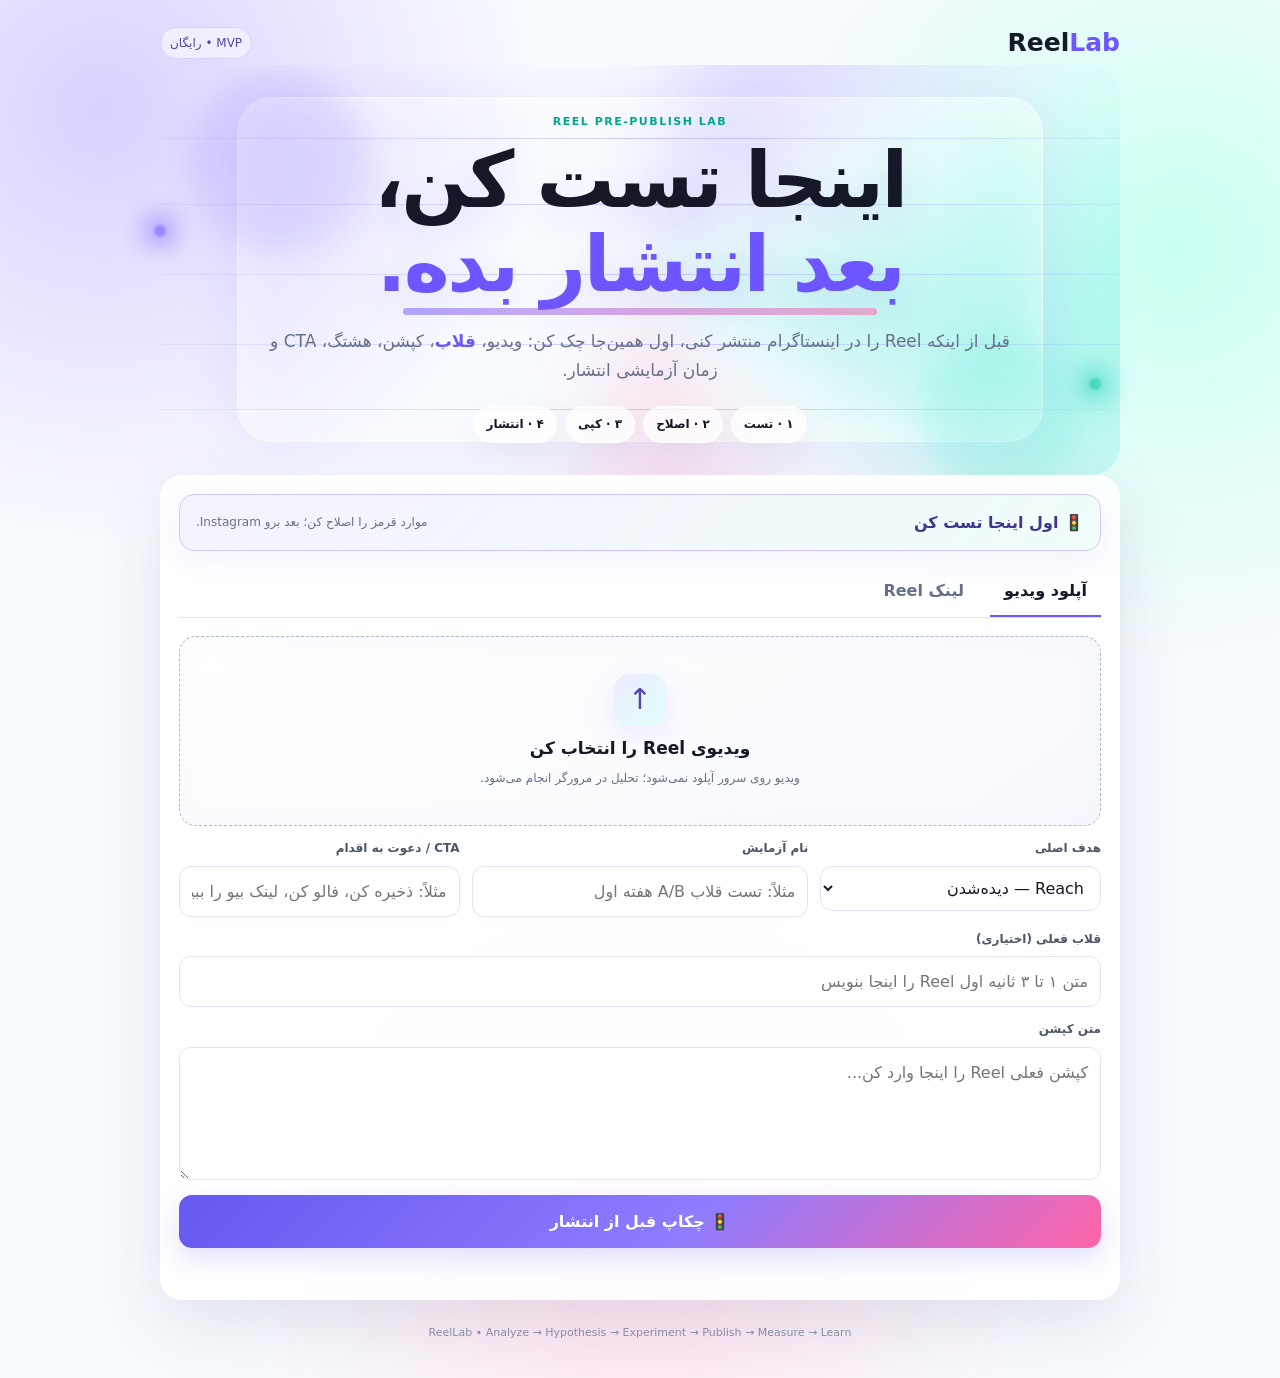
==== index.html @ 421f55d9 "fix: remove stale timing copy and clarify content analysis" ====
<!doctype html>
<html lang="fa" dir="rtl">
<head>
  <meta charset="utf-8">
  <meta name="viewport" content="width=device-width,initial-scale=1,viewport-fit=cover">
  <meta name="description" content="ReelLab — قبل از انتشار Reel آن را تست و برای انتشار آماده کن">
  <meta name="theme-color" content="#f7f8fc">
  <meta name="mobile-web-app-capable" content="yes">
  <meta name="apple-mobile-web-app-capable" content="yes">
  <link rel="manifest" href="manifest.webmanifest">
  <link rel="icon" href="icon.svg" type="image/svg+xml">
  <title>ReelLab — تست قبل از انتشار</title>
  <link rel="stylesheet" href="style.css">
</head>
<body>
  <div class="bg-spark spark-1"></div><div class="bg-spark spark-2"></div><div class="bg-spark spark-3"></div>
  <main class="shell">
    <header class="topbar"><a class="brand" href="./" aria-label="ReelLab">Reel<span>Lab</span></a><div class="badge">MVP • رایگان</div></header>
    <section class="hero hero-glow">
      <div class="hero-lines"><i></i><i></i><i></i><i></i><i></i></div>
      <div class="hero-glow-orb orb-a"></div><div class="hero-glow-orb orb-b"></div>
      <p class="eyebrow">REEL PRE-PUBLISH LAB</p>
      <h1>اینجا تست کن،<br><span>بعد انتشار بده.</span></h1>
      <p class="sub">قبل از اینکه Reel را در اینستاگرام منتشر کنی، اول همین‌جا چک کن: ویدیو، <b>قلاب</b>، کپشن، هشتگ، CTA و زمان آزمایشی انتشار.</p>
      <div class="hero-steps"><span>۱ · تست</span><span>۲ · اصلاح</span><span>۳ · کپی</span><span>۴ · انتشار</span></div>
    </section>
    <section class="card analyzer" aria-labelledby="analyzer-title">
      <div class="prepublish-banner"><strong>🚦 اول اینجا تست کن</strong><span>موارد قرمز را اصلاح کن؛ بعد برو Instagram.</span></div>
      <div class="tabs" role="tablist"><button class="tab active" data-mode="upload" role="tab" aria-selected="true">آپلود ویدیو</button><button class="tab" data-mode="url" role="tab" aria-selected="false">لینک Reel</button></div>
      <div id="uploadPanel" class="panel active"><label class="dropzone" for="videoInput"><input id="videoInput" type="file" accept="video/*" hidden><span class="upload-icon">↑</span><strong>ویدیوی Reel را انتخاب کن</strong><small id="fileName">ویدیو روی سرور آپلود نمی‌شود؛ تحلیل در مرورگر انجام می‌شود.</small></label></div>
      <div id="urlPanel" class="panel" hidden><label class="field"><span>لینک Instagram Reel</span><input id="urlInput" type="url" inputmode="url" placeholder="https://www.instagram.com/reel/..." autocomplete="off"></label><p class="hint">در MVP لینک فقط بررسی می‌شود؛ برای تحلیل واقعی ویدیو، فایل را هم اضافه کن.</p></div>
      <div class="grid">
        <label class="field"><span>هدف اصلی</span><select id="goal"><option value="reach">Reach — دیده‌شدن</option><option value="followers">Followers — فالوور</option><option value="engagement">Engagement — تعامل</option><option value="sales">Sales — فروش</option></select></label>
        <label class="field"><span>نام آزمایش</span><input id="experimentName" type="text" maxlength="80" placeholder="مثلاً: تست قلاب A/B هفته اول"></label>
        <label class="field"><span>CTA / دعوت به اقدام</span><input id="cta" type="text" maxlength="160" placeholder="مثلاً: ذخیره کن، فالو کن، لینک بیو را ببین"></label>
        <label class="field wide"><span>قلاب فعلی (اختیاری)</span><input id="hookInput" type="text" maxlength="220" placeholder="متن ۱ تا ۳ ثانیه اول Reel را اینجا بنویس"></label>
        <label class="field wide"><span>متن کپشن</span><textarea id="caption" rows="4" maxlength="2200" placeholder="کپشن فعلی Reel را اینجا وارد کن..."></textarea></label>
      </div>
      <button id="analyzeBtn" class="primary" type="button">🚦 چکاپ قبل از انتشار</button><p id="status" class="status" role="status" aria-live="polite"></p>
    </section>
    <section id="results" class="results" hidden>
      <div class="section-head"><div><p class="eyebrow">PRE-PUBLISH CHECK</p><h2>گزارش آماده‌سازی Reel</h2></div><button id="resetBtn" class="ghost" type="button">تحلیل جدید</button></div>
      <div class="instruction-strip"><b>حالا این کارها را انجام بده:</b><span>۱) 🔴ها را اصلاح کن</span><span>۲) یک قلاب انتخاب کن</span><span>۳) کپشن و هشتگ را کپی کن</span><span>۴) زمان آزمایشی را انتخاب کن</span><span>۵) Instagram را باز کن</span></div>
      <div id="summary" class="summary"></div><div id="metrics" class="metrics"></div><div id="findings" class="findings"></div>
      <article class="tool-card hook-builder"><div><p class="eyebrow">HOOK BUILDER 🎣</p><h3>قلاب اول ویدیو</h3><p>قلاب یعنی همان جمله یا تصویر ۱ تا ۳ ثانیه اول؛ پیشنهاد جدید سایت اول از گفتار و متن واقعی Reel استفاده می‌کند.</p></div><div id="hooks" class="hooks"></div></article>
      <article class="tool-card rewrite-card"><div><p class="eyebrow">CAPTION REWRITER 📝</p><h3>کپشن پیشنهادی خودمونی</h3><p id="captionReason"></p></div><div id="captionSuggestion" class="copy-box"></div><button id="copyCaptionBtn" class="ghost copy-btn" type="button">📋 کپی کپشن پیشنهادی</button></article>
      <article class="tool-card hashtag-card"><div><p class="eyebrow">HASHTAGS #️⃣</p><h3>هشتگ‌های مرتبط با موضوع</h3><p>هشتگ از موضوع و متن واقعی ویدیو ساخته می‌شود؛ اسم فایل و عددهای تصادفی وارد هشتگ نمی‌شوند.</p></div><div id="hashtags" class="hashtags"></div><button id="copyHashtagsBtn" class="ghost copy-btn" type="button">📋 کپی هشتگ‌ها</button></article>
      <article class="tool-card cta-card"><div><p class="eyebrow">CTA 👉</p><h3>دعوت به اقدام</h3><p id="ctaSuggestion"></p></div><button id="copyCtaBtn" class="ghost copy-btn" type="button">📋 کپی CTA</button></article>
      <article class="tool-card timing-card"><div><p class="eyebrow">PUBLISH WINDOW ⏰</p><h3>زمان پیشنهادی برای تست</h3><p id="timingText"></p></div><div id="timingOptions" class="timing-options"></div></article>
      <article class="experiment"><div><p class="eyebrow">NEXT EXPERIMENT</p><h3>آزمایش بعدی</h3><p id="experimentText"></p></div><div class="experiment-actions"><button id="saveExperimentBtn" class="primary small" type="button">ذخیره در آزمایش‌ها</button><button id="copyExperimentBtn" class="ghost" type="button">کپی برنامه آزمایش</button></div></article>
      <section class="publish-ready"><div class="ready-icon">✓</div><div><strong>بعد از اصلاح، آماده انتشار</strong><p>نسخه پیشنهادی را بررسی کن، متن‌های لازم را کپی کن و سپس Reel را در Instagram منتشر کن.</p></div><button id="instagramBtn" class="primary small" type="button">باز کردن Instagram ↗</button></section>
      <p class="disclaimer">ReelLab تضمین ویو نمی‌دهد. ساعت نشان‌داده‌شده در حالت پایه فقط «زمان آزمایشی» است؛ وقتی داده واقعی آزمایش‌ها جمع شود، پیشنهاد شخصی‌سازی می‌شود.</p>
    </section>
    <section id="history" class="history" hidden><div class="section-head"><div><p class="eyebrow">EXPERIMENT LOG</p><h2>آزمایش‌های من</h2></div><button id="clearHistoryBtn" class="ghost" type="button">پاک کردن تاریخچه</button></div><p class="history-note">این تاریخچه فقط روی همین مرورگر ذخیره می‌شود؛ ویدیوها ذخیره نمی‌شوند.</p><div id="historyList" class="history-list"></div></section>
    <footer>ReelLab • Analyze → Hypothesis → Experiment → Publish → Measure → Learn</footer>
  </main><script src="app.js" defer></script>
</body>
</html>
---- style.css ----
:root{color-scheme:light;--bg:#f8fbff;--card:rgba(255,255,255,.88);--card2:#f3f6ff;--text:#141827;--muted:#657087;--line:#dfe5f2;--accent:#6d55ff;--accent2:#00a58e;--pink:#ff5fa2;--good:#16834d;--warn:#a16b00;--risk:#c43d4b}*{box-sizing:border-box}html{scroll-behavior:smooth}body{margin:0;min-height:100vh;background:radial-gradient(circle at 8% 8%,#d9d2ff 0,transparent 25%),radial-gradient(circle at 92% 18%,#c9fff3 0,transparent 25%),radial-gradient(circle at 50% 90%,#ffe2f0 0,transparent 28%),var(--bg);color:var(--text);font-family:system-ui,-apple-system,BlinkMacSystemFont,"Segoe UI",Tahoma,Arial,sans-serif;line-height:1.7;overflow-x:hidden}.shell{width:min(960px,calc(100% - 28px));margin:auto;padding:22px 0 36px;position:relative;z-index:2}.bg-spark{position:fixed;width:12px;height:12px;border-radius:50%;filter:blur(1px);opacity:.65;pointer-events:none;z-index:0;box-shadow:0 0 24px 8px currentColor;animation:sparkFloat 6s ease-in-out infinite}.spark-1{color:#755dff;left:12%;top:25%;background:#755dff}.spark-2{color:#00bfa5;right:14%;top:42%;background:#00bfa5;animation-delay:-2s}.spark-3{color:#ff65a8;left:72%;top:78%;background:#ff65a8;animation-delay:-4s}@keyframes sparkFloat{0%,100%{transform:translate3d(0,0,0) scale(.7);opacity:.35}50%{transform:translate3d(25px,-30px,0) scale(1.25);opacity:.9}}.topbar,.section-head,.tabs{display:flex;align-items:center;justify-content:space-between;gap:12px}.brand{font-size:25px;font-weight:900;color:var(--text);text-decoration:none}.brand span{color:var(--accent)}.badge{font-size:12px;color:#5146a6;border:1px solid #d6d0ff;background:#f1efff;padding:5px 9px;border-radius:999px}.hero{padding:48px 22px 32px;position:relative;overflow:hidden;border-radius:30px;text-align:center}.hero-glow{isolation:isolate}.hero-glow:before{content:"";position:absolute;inset:8%;border:1px solid #ffffffaa;border-radius:35px;box-shadow:0 0 55px #8a7aff22, inset 0 0 55px #ffffff88;z-index:-2}.hero-glow:after{content:"";position:absolute;inset:-60%;z-index:-3;background:conic-gradient(from 0deg,transparent,#8d7cff44,transparent 18%,#3ee4d044,transparent 38%,#ff72ad33,transparent 58%);filter:blur(35px);animation:spinGlow 12s linear infinite}.hero-lines{position:absolute;inset:0;z-index:-1;overflow:hidden;opacity:.55}.hero-lines i{position:absolute;width:140%;height:1px;background:linear-gradient(90deg,transparent,#806cff99,transparent);left:-20%;animation:lineMove 5s linear infinite}.hero-lines i:nth-child(1){top:18%;animation-delay:0s}.hero-lines i:nth-child(2){top:34%;animation-delay:-1s}.hero-lines i:nth-child(3){top:51%;animation-delay:-2s}.hero-lines i:nth-child(4){top:68%;animation-delay:-3s}.hero-lines i:nth-child(5){top:84%;animation-delay:-4s}@keyframes lineMove{0%{transform:translateX(-12%);opacity:0}30%,70%{opacity:1}100%{transform:translateX(12%);opacity:0}}.hero-glow-orb{position:absolute;border-radius:50%;filter:blur(14px);opacity:.48;z-index:-1;animation:floatGlow 5s ease-in-out infinite}.orb-a{width:180px;height:180px;background:#9b8cff66;left:3%;top:8px}.orb-b{width:160px;height:160px;background:#5eead466;right:4%;bottom:-20px;animation-delay:-2s}@keyframes spinGlow{to{transform:rotate(360deg)}}@keyframes floatGlow{50%{transform:translateY(-18px) scale(1.08)}}.eyebrow{margin:0 0 7px;color:var(--accent2);font-size:11px;font-weight:900;letter-spacing:1.5px}.hero h1{font-size:clamp(44px,8vw,78px);line-height:1.08;letter-spacing:-2.5px;margin:0;text-shadow:0 10px 35px #6758ef20}.hero h1 span{color:var(--accent);position:relative}.hero h1 span:after{content:"";position:absolute;height:7px;border-radius:999px;background:linear-gradient(90deg,var(--accent),var(--pink));left:5%;right:5%;bottom:-6px;opacity:.5;animation:pulseLine 2.2s ease-in-out infinite}@keyframes pulseLine{50%{opacity:1;transform:scaleX(.86)}}.sub{max-width:760px;color:var(--muted);font-size:17px;margin:20px auto 0}.sub b{color:var(--accent)}.hero-steps{display:flex;justify-content:center;flex-wrap:wrap;gap:8px;margin-top:22px}.hero-steps span{padding:7px 12px;border-radius:999px;background:#ffffffb8;border:1px solid #ffffffdd;box-shadow:0 8px 25px #65708714;font-size:12px;font-weight:800}.card,.results,.history{background:var(--card);backdrop-filter:blur(16px);border:1px solid #ffffffaa;border-radius:22px;box-shadow:0 22px 70px rgba(40,50,80,.12)}.analyzer{padding:18px}.prepublish-banner{display:flex;align-items:center;justify-content:space-between;gap:12px;padding:14px 16px;border:1px solid #cfc8ff;background:linear-gradient(135deg,#f3f0ffdd,#effdfaee);border-radius:15px;margin-bottom:15px;box-shadow:0 10px 30px #6b5cff12}.prepublish-banner strong{color:#40358f}.prepublish-banner span{font-size:12px;color:var(--muted)}.tabs{justify-content:flex-start;border-bottom:1px solid var(--line);margin-bottom:18px}.tab{border:0;background:none;color:var(--muted);padding:11px 14px;font:inherit;font-weight:800;cursor:pointer;border-bottom:2px solid transparent}.tab.active{color:var(--text);border-bottom-color:var(--accent)}.dropzone{min-height:190px;border:1px dashed #aeb7c9;border-radius:17px;background:linear-gradient(145deg,#ffffffcc,#f7f8ffcc);display:flex;flex-direction:column;align-items:center;justify-content:center;text-align:center;padding:24px;cursor:pointer;transition:.2s;box-shadow:inset 0 0 35px #6b5cff08}.dropzone:hover,.dropzone:focus-within{border-color:var(--accent);box-shadow:0 0 0 5px #6b5cff12,0 15px 40px #6b5cff12}.upload-icon{display:grid;place-items:center;width:52px;height:52px;border-radius:16px;background:linear-gradient(135deg,#eeeaff,#dffff8);color:#5146b8;font-size:29px;margin-bottom:8px;box-shadow:0 10px 30px #6b5cff20}.dropzone strong{font-size:17px}.dropzone small,.hint{color:var(--muted);font-size:12px;margin-top:5px}.grid{display:grid;grid-template-columns:1fr 1.2fr 1fr;gap:12px;margin-top:12px}.field{display:flex;flex-direction:column;gap:7px}.field span{font-size:12px;color:#4d5668;font-weight:800}.field input,.field textarea,.field select{width:100%;border:1px solid var(--line);border-radius:12px;background:#fff;color:var(--text);font:inherit;padding:11px 12px;outline:none}.field textarea{resize:vertical;min-height:92px}.wide{grid-column:1/-1}.field input:focus,.field textarea:focus,.field select:focus{border-color:var(--accent);box-shadow:0 0 0 3px #6b5cff14}.primary{width:100%;margin-top:15px;border:0;border-radius:13px;background:linear-gradient(135deg,#6758ef,#8d7cff 55%,#ff65a8);color:#fff;font:inherit;font-weight:900;padding:13px 16px;cursor:pointer;box-shadow:0 10px 26px #6b5cff32;transition:.2s}.primary:hover{transform:translateY(-1px);box-shadow:0 14px 34px #6b5cff3d}.primary.small{width:auto;margin:0}.status{min-height:24px;margin:9px 2px 0;color:var(--muted);font-size:12px}.status[data-tone=ok]{color:var(--good)}.status[data-tone=error]{color:var(--risk)}.results,.history{margin-top:18px;padding:20px}.section-head{align-items:flex-start}.section-head h2{margin:0;font-size:27px}.ghost{border:1px solid var(--line);background:#fff;color:var(--text);border-radius:10px;padding:8px 11px;font:inherit;cursor:pointer;transition:.18s}.ghost:hover{border-color:#aaa2eb;transform:translateY(-1px)}.ghost.copied{border-color:#8ed9b2;background:#effbf4;color:#147543}.ghost.danger{color:#b42e3b;border-color:#efcbd0;margin-top:10px}.instruction-strip{display:flex;flex-wrap:wrap;gap:8px;margin-top:16px;padding:12px;border-radius:15px;background:linear-gradient(90deg,#f1efff,#effdfa,#fff0f7);border:1px solid #ded8ff;font-size:12px;align-items:center}.instruction-strip span{background:#fff9;border:1px solid #fff;padding:5px 8px;border-radius:999px}.summary{margin-top:18px;border:1px solid #d7dbe6;background:#fbfcffcc;border-radius:16px;padding:15px}.summary strong{display:block;font-size:17px;margin-bottom:4px}.summary p{margin:0;color:var(--muted)}.metrics{display:grid;grid-template-columns:repeat(4,1fr);gap:10px;margin-top:12px}.metric{background:linear-gradient(145deg,#f7f8ff,#eefdf9);border:1px solid var(--line);border-radius:14px;padding:12px}.metric b{display:block;font-size:19px}.metric span{color:var(--muted);font-size:11px}.findings{display:grid;gap:10px;margin-top:12px}.finding{border:1px solid var(--line);border-radius:14px;padding:13px 14px;background:#fff;box-shadow:0 7px 22px #6670850a}.finding b{display:block;margin-bottom:3px}.finding p{margin:0;color:var(--muted);font-size:13px}.finding.good{border-color:#b9e5ce;background:#f5fcf8}.finding.warn{border-color:#ead7a7;background:#fffaf0}.finding.risk{border-color:#efc0c7;background:#fff5f6}.tool-card{margin-top:14px;border:1px solid var(--line);border-radius:17px;padding:16px;background:#ffffffe8;box-shadow:0 12px 35px #6570870d}.tool-card h3{margin:0 0 4px;font-size:20px}.tool-card p{color:var(--muted);margin:0}.hooks{margin-top:14px;display:grid;gap:8px}.hook{border:1px solid #d8dce8;background:#f8f9fd;border-radius:13px;padding:11px 12px;color:#262b38;font-size:13px;transition:.18s}.hook:hover{transform:translateX(-2px);border-color:#bdb4ff}.hook.recommended{background:linear-gradient(135deg,#faf9ff,#f3fffc)}.hook.chosen{border-color:#6d55ff;box-shadow:0 0 0 3px #6d55ff16}.hook small{display:block;color:var(--accent2);font-size:10px;margin-bottom:3px;font-weight:900}.hook span{display:block;font-weight:750}.use-btn{margin-top:9px;border:0;border-radius:9px;background:#eeeaff;color:#5146b8;padding:6px 9px;font:inherit;font-size:11px;font-weight:800;cursor:pointer}.copy-box{margin-top:12px;padding:14px;border:1px dashed #c5ccdc;background:linear-gradient(145deg,#fafbff,#f4fffc);border-radius:13px;white-space:pre-wrap;color:#252a36;min-height:70px}.copy-btn{margin-top:10px}.hashtags{display:flex;flex-wrap:wrap;gap:7px;margin-top:12px}.hashtag{background:#f0efff;color:#4d42a3;border:1px solid #d9d4ff;border-radius:999px;padding:5px 9px;font-size:12px;font-weight:700}.timing-options{display:flex;flex-wrap:wrap;gap:8px;margin-top:12px}.time-chip{border:1px solid #cfd4df;background:#fff;border-radius:999px;padding:8px 12px;font:inherit;font-weight:800;color:#3b4353;cursor:pointer}.time-chip.selected{border-color:var(--accent);background:#eeeaff;color:#4a3db0;box-shadow:0 0 0 3px #6d55ff14}.experiment{margin-top:14px;border:1px solid #d6d0ff;background:linear-gradient(135deg,#f7f5ff,#f5fffc);border-radius:17px;padding:16px}.experiment h3{margin:0 0 4px;font-size:20px}.experiment p{color:#555e70;margin:0}.experiment-actions{display:flex;gap:9px;align-items:center;margin-top:14px}.experiment-actions .ghost{flex:0 0 auto}.publish-ready{margin-top:14px;padding:16px;border:1px solid #bfe5d1;background:#f3fcf7;border-radius:17px;display:flex;align-items:center;gap:12px;box-shadow:0 10px 30px #16834d10}.ready-icon{width:40px;height:40px;border-radius:50%;display:grid;place-items:center;background:#d8f5e4;color:#147543;font-weight:900;font-size:22px;flex:0 0 auto}.publish-ready strong{font-size:17px}.publish-ready p{margin:2px 0 0;color:var(--muted);font-size:12px}.publish-ready .primary{margin-right:auto}.disclaimer,.history-note{font-size:11px;color:#7f899d;margin:14px 2px 0}.history-head{display:flex;justify-content:space-between;gap:10px;align-items:center}.history-head strong{font-size:16px}.history-head small{color:#7f899d;font-size:10px}.history-note{margin-top:6px}.history-list{display:grid;gap:12px;margin-top:14px}.history-card{border:1px solid var(--line);background:#fff;border-radius:16px;padding:14px}.history-meta{color:var(--accent2);font-size:11px;margin:5px 0 9px}.history-plan{color:#555e70;font-size:13px;margin:0 0 12px}.history-card .field{margin-top:9px}.history-card .field input,.history-card .field textarea{background:#fbfcff;font-size:12px}.history-card .field textarea{min-height:68px}.history-card .ghost{width:100%}footer{text-align:center;color:#8a93a5;font-size:11px;padding:24px 0 0}@media(max-width:720px){.shell{width:min(100% - 18px,960px);padding-top:12px}.hero{padding:38px 10px 26px}.grid{grid-template-columns:1fr}.metrics{grid-template-columns:repeat(2,1fr)}.analyzer,.results,.history{border-radius:18px;padding:14px}.hero h1{font-size:43px}.sub{font-size:14px}.prepublish-banner{align-items:flex-start;flex-direction:column}.experiment-actions{flex-direction:column}.experiment-actions .primary,.experiment-actions .ghost,.publish-ready .primary{width:100%}.publish-ready{align-items:stretch;flex-direction:column}.history-head{align-items:flex-start;flex-direction:column}.instruction-strip{align-items:flex-start;flex-direction:column}.hero-lines{opacity:.35}}@media(prefers-reduced-motion:reduce){*{scroll-behavior:auto!important;animation:none!important;transition:none!important}.bg-spark{display:none}}
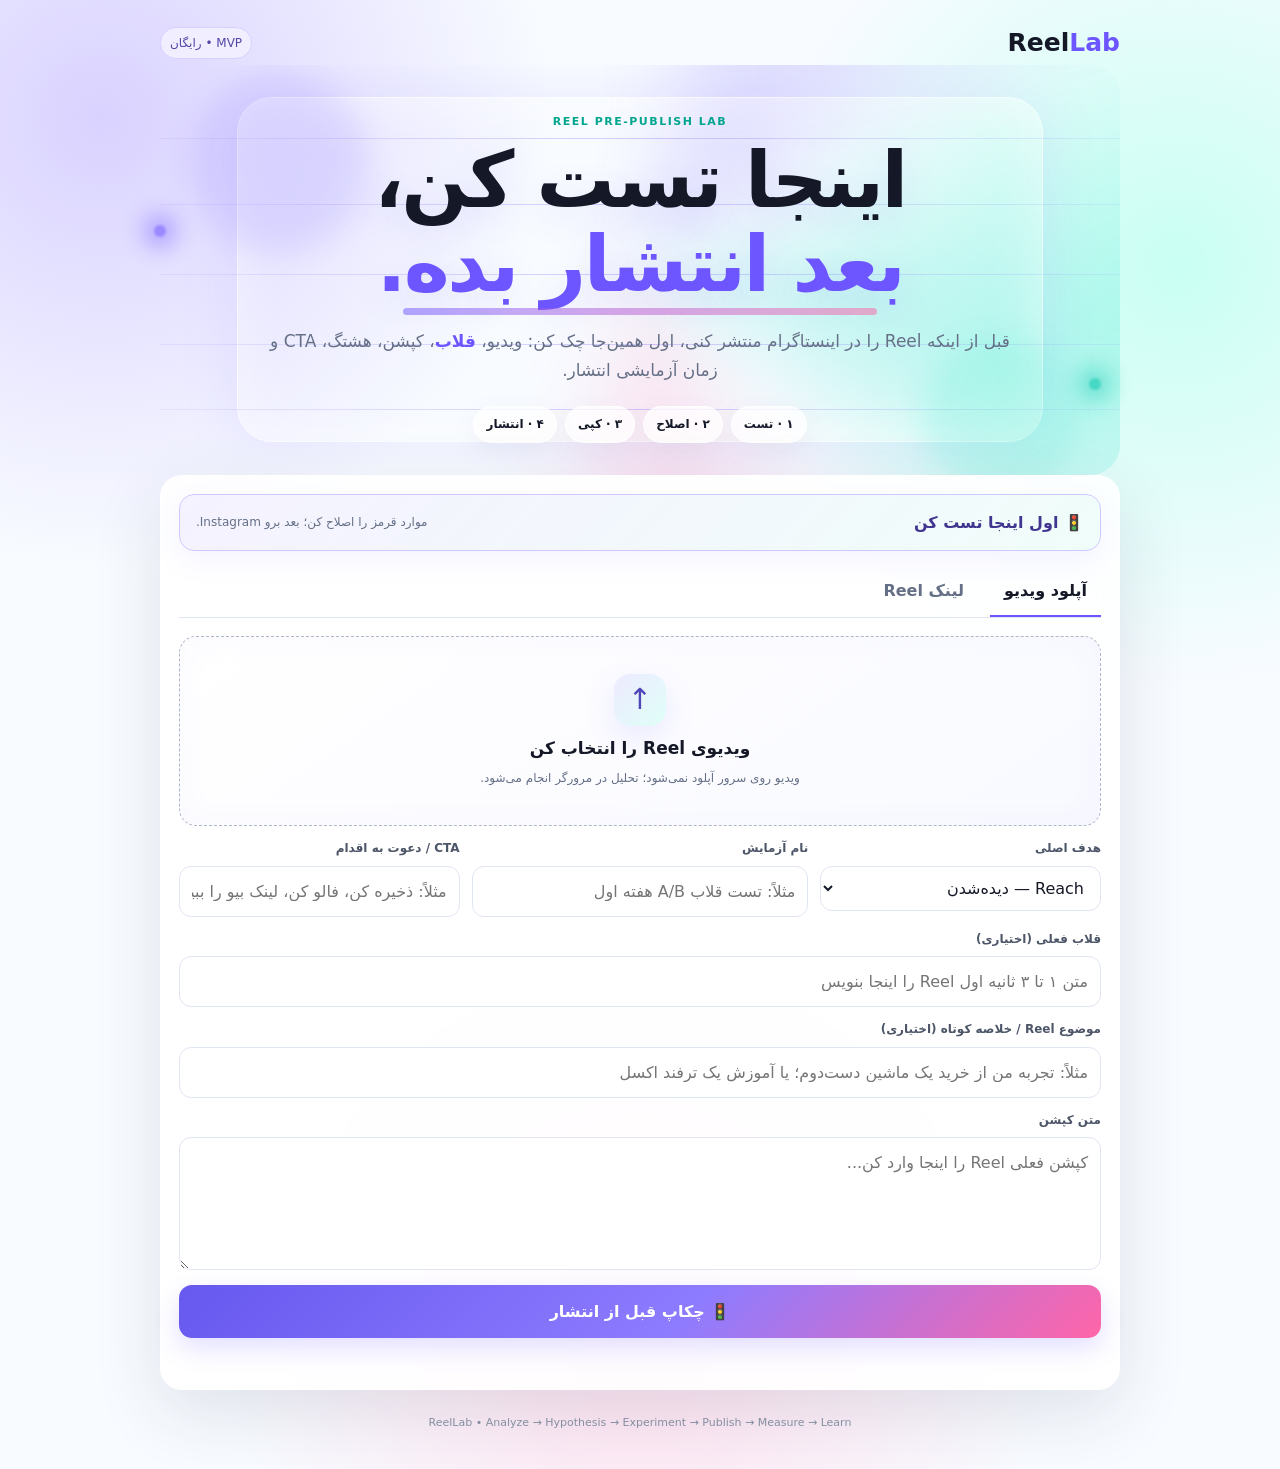
==== commit b814b18f: "Wire ReelLab engine v2 into UI" ====
--- a/index.html
+++ b/index.html
@@ -34,6 +34,7 @@
         <label class="field"><span>نام آزمایش</span><input id="experimentName" type="text" maxlength="80" placeholder="مثلاً: تست قلاب A/B هفته اول"></label>
         <label class="field"><span>CTA / دعوت به اقدام</span><input id="cta" type="text" maxlength="160" placeholder="مثلاً: ذخیره کن، فالو کن، لینک بیو را ببین"></label>
         <label class="field wide"><span>قلاب فعلی (اختیاری)</span><input id="hookInput" type="text" maxlength="220" placeholder="متن ۱ تا ۳ ثانیه اول Reel را اینجا بنویس"></label>
+        <label class="field wide"><span>موضوع Reel / خلاصه کوتاه (اختیاری)</span><input id="reelTopic" type="text" maxlength="180" placeholder="مثلاً: تجربه من از خرید یک ماشین دست‌دوم؛ یا آموزش یک ترفند اکسل"></label>
         <label class="field wide"><span>متن کپشن</span><textarea id="caption" rows="4" maxlength="2200" placeholder="کپشن فعلی Reel را اینجا وارد کن..."></textarea></label>
       </div>
       <button id="analyzeBtn" class="primary" type="button">🚦 چکاپ قبل از انتشار</button><p id="status" class="status" role="status" aria-live="polite"></p>
@@ -42,9 +43,9 @@
       <div class="section-head"><div><p class="eyebrow">PRE-PUBLISH CHECK</p><h2>گزارش آماده‌سازی Reel</h2></div><button id="resetBtn" class="ghost" type="button">تحلیل جدید</button></div>
       <div class="instruction-strip"><b>حالا این کارها را انجام بده:</b><span>۱) 🔴ها را اصلاح کن</span><span>۲) یک قلاب انتخاب کن</span><span>۳) کپشن و هشتگ را کپی کن</span><span>۴) زمان آزمایشی را انتخاب کن</span><span>۵) Instagram را باز کن</span></div>
       <div id="summary" class="summary"></div><div id="metrics" class="metrics"></div><div id="findings" class="findings"></div>
-      <article class="tool-card hook-builder"><div><p class="eyebrow">HOOK BUILDER 🎣</p><h3>قلاب اول ویدیو</h3><p>قلاب یعنی همان جمله یا تصویر ۱ تا ۳ ثانیه اول؛ پیشنهاد جدید سایت اول از گفتار و متن واقعی Reel استفاده می‌کند.</p></div><div id="hooks" class="hooks"></div></article>
+      <article class="tool-card hook-builder"><div><p class="eyebrow">HOOK BUILDER 🎣</p><h3>قلاب اول ویدیو</h3><p>قلاب یعنی همان جمله یا تصویر ۱ تا ۳ ثانیه اول؛ پیشنهادها باید از سیگنال معتبر Reel ساخته شوند و تکراری نباشند.</p></div><div id="hooks" class="hooks"></div></article>
       <article class="tool-card rewrite-card"><div><p class="eyebrow">CAPTION REWRITER 📝</p><h3>کپشن پیشنهادی خودمونی</h3><p id="captionReason"></p></div><div id="captionSuggestion" class="copy-box"></div><button id="copyCaptionBtn" class="ghost copy-btn" type="button">📋 کپی کپشن پیشنهادی</button></article>
-      <article class="tool-card hashtag-card"><div><p class="eyebrow">HASHTAGS #️⃣</p><h3>هشتگ‌های مرتبط با موضوع</h3><p>هشتگ از موضوع و متن واقعی ویدیو ساخته می‌شود؛ اسم فایل و عددهای تصادفی وارد هشتگ نمی‌شوند.</p></div><div id="hashtags" class="hashtags"></div><button id="copyHashtagsBtn" class="ghost copy-btn" type="button">📋 کپی هشتگ‌ها</button></article>
+      <article class="tool-card hashtag-card"><div><p class="eyebrow">HASHTAGS #️⃣</p><h3>هشتگ‌های مرتبط با موضوع</h3><p>هشتگ فقط وقتی ساخته می‌شود که موضوع قابل اعتماد باشد؛ در غیر این صورت موتور حدس نمی‌زند.</p></div><div id="hashtags" class="hashtags"></div><button id="copyHashtagsBtn" class="ghost copy-btn" type="button">📋 کپی هشتگ‌ها</button></article>
       <article class="tool-card cta-card"><div><p class="eyebrow">CTA 👉</p><h3>دعوت به اقدام</h3><p id="ctaSuggestion"></p></div><button id="copyCtaBtn" class="ghost copy-btn" type="button">📋 کپی CTA</button></article>
       <article class="tool-card timing-card"><div><p class="eyebrow">PUBLISH WINDOW ⏰</p><h3>زمان پیشنهادی برای تست</h3><p id="timingText"></p></div><div id="timingOptions" class="timing-options"></div></article>
       <article class="experiment"><div><p class="eyebrow">NEXT EXPERIMENT</p><h3>آزمایش بعدی</h3><p id="experimentText"></p></div><div class="experiment-actions"><button id="saveExperimentBtn" class="primary small" type="button">ذخیره در آزمایش‌ها</button><button id="copyExperimentBtn" class="ghost" type="button">کپی برنامه آزمایش</button></div></article>
@@ -53,6 +54,6 @@
     </section>
     <section id="history" class="history" hidden><div class="section-head"><div><p class="eyebrow">EXPERIMENT LOG</p><h2>آزمایش‌های من</h2></div><button id="clearHistoryBtn" class="ghost" type="button">پاک کردن تاریخچه</button></div><p class="history-note">این تاریخچه فقط روی همین مرورگر ذخیره می‌شود؛ ویدیوها ذخیره نمی‌شوند.</p><div id="historyList" class="history-list"></div></section>
     <footer>ReelLab • Analyze → Hypothesis → Experiment → Publish → Measure → Learn</footer>
-  </main><script src="app.js" defer></script>
+  </main><script src="app.js" defer></script><script src="engine-v2.js" defer></script>
 </body>
 </html>
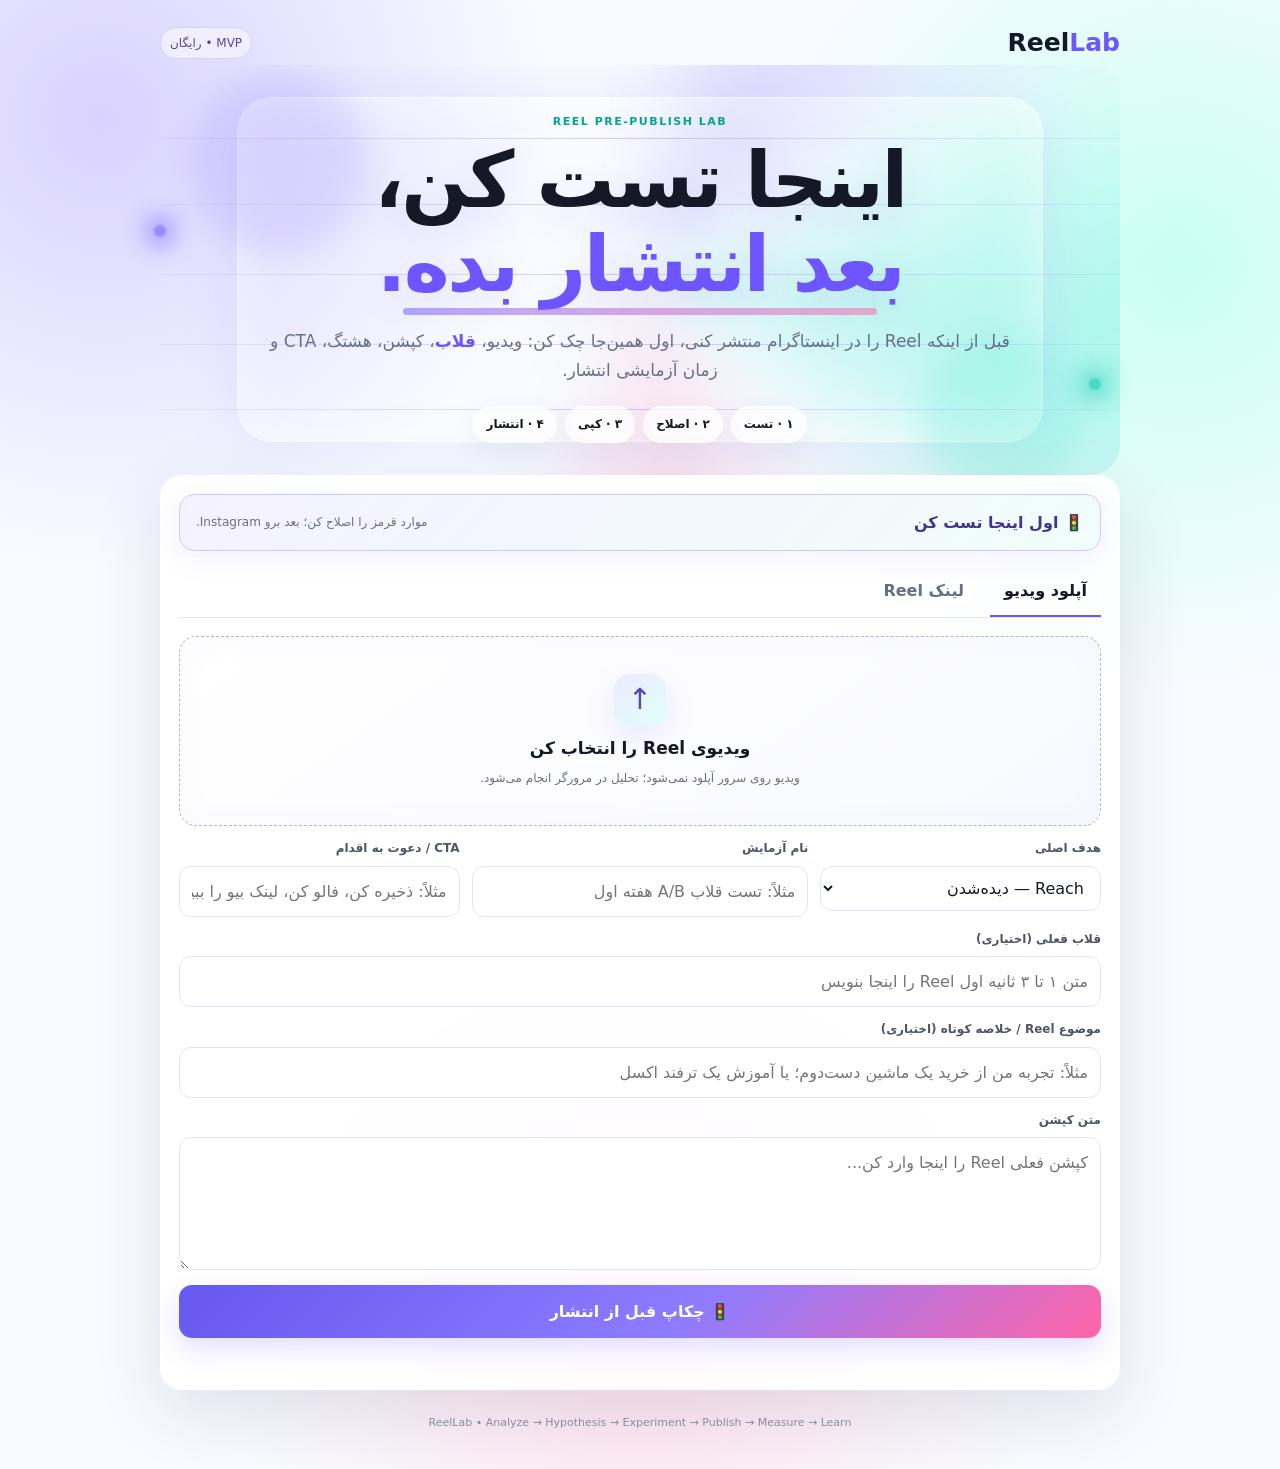
==== commit 007a5fba: "Trigger full ReelLab v2 CI and Pages verification" ====
--- a/index.html
+++ b/index.html
@@ -54,6 +54,6 @@
     </section>
     <section id="history" class="history" hidden><div class="section-head"><div><p class="eyebrow">EXPERIMENT LOG</p><h2>آزمایش‌های من</h2></div><button id="clearHistoryBtn" class="ghost" type="button">پاک کردن تاریخچه</button></div><p class="history-note">این تاریخچه فقط روی همین مرورگر ذخیره می‌شود؛ ویدیوها ذخیره نمی‌شوند.</p><div id="historyList" class="history-list"></div></section>
     <footer>ReelLab • Analyze → Hypothesis → Experiment → Publish → Measure → Learn</footer>
-  </main><script src="app.js" defer></script><script src="engine-v2.js" defer></script>
+  </main><script src="app.js" defer></script><script src="engine-v2.js" defer></script><!-- engine-v2 -->
 </body>
 </html>
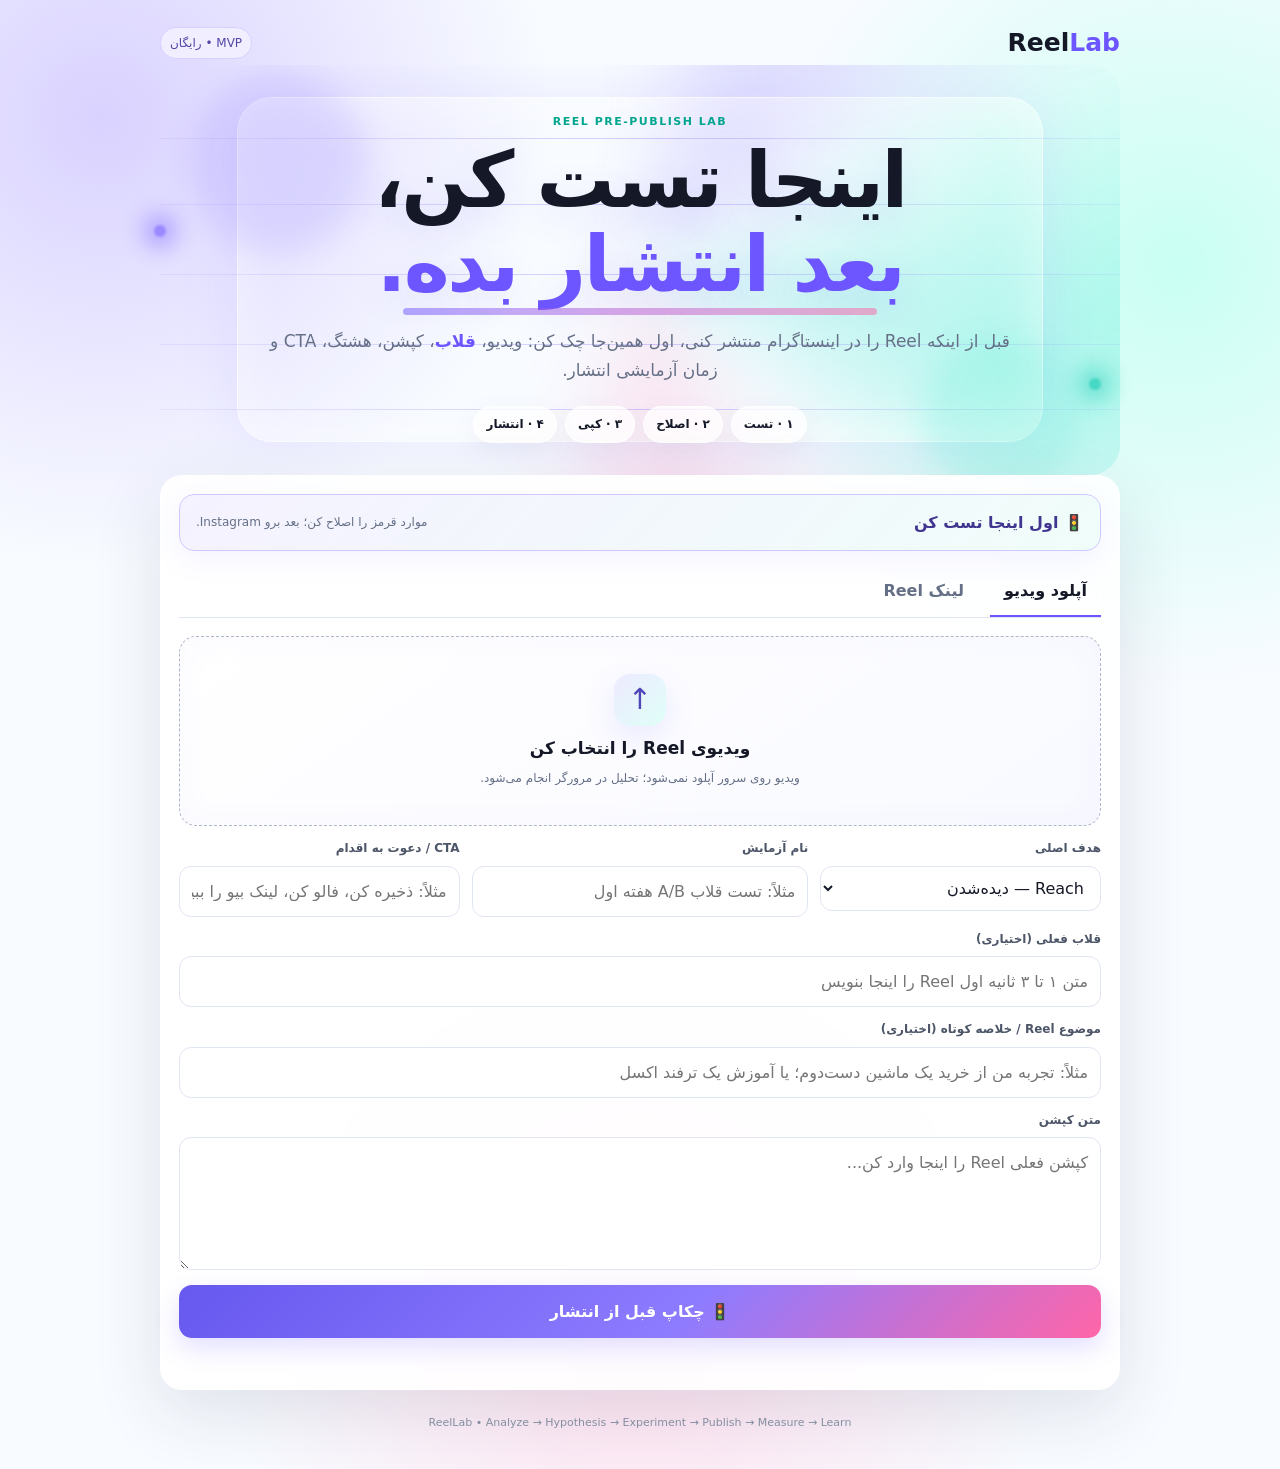
==== commit 6cc6f7eb: "chore: load final ReelLab signal hardening layer" ====
--- a/index.html
+++ b/index.html
@@ -16,44 +16,9 @@
   <div class="bg-spark spark-1"></div><div class="bg-spark spark-2"></div><div class="bg-spark spark-3"></div>
   <main class="shell">
     <header class="topbar"><a class="brand" href="./" aria-label="ReelLab">Reel<span>Lab</span></a><div class="badge">MVP • رایگان</div></header>
-    <section class="hero hero-glow">
-      <div class="hero-lines"><i></i><i></i><i></i><i></i><i></i></div>
-      <div class="hero-glow-orb orb-a"></div><div class="hero-glow-orb orb-b"></div>
-      <p class="eyebrow">REEL PRE-PUBLISH LAB</p>
-      <h1>اینجا تست کن،<br><span>بعد انتشار بده.</span></h1>
-      <p class="sub">قبل از اینکه Reel را در اینستاگرام منتشر کنی، اول همین‌جا چک کن: ویدیو، <b>قلاب</b>، کپشن، هشتگ، CTA و زمان آزمایشی انتشار.</p>
-      <div class="hero-steps"><span>۱ · تست</span><span>۲ · اصلاح</span><span>۳ · کپی</span><span>۴ · انتشار</span></div>
-    </section>
-    <section class="card analyzer" aria-labelledby="analyzer-title">
-      <div class="prepublish-banner"><strong>🚦 اول اینجا تست کن</strong><span>موارد قرمز را اصلاح کن؛ بعد برو Instagram.</span></div>
-      <div class="tabs" role="tablist"><button class="tab active" data-mode="upload" role="tab" aria-selected="true">آپلود ویدیو</button><button class="tab" data-mode="url" role="tab" aria-selected="false">لینک Reel</button></div>
-      <div id="uploadPanel" class="panel active"><label class="dropzone" for="videoInput"><input id="videoInput" type="file" accept="video/*" hidden><span class="upload-icon">↑</span><strong>ویدیوی Reel را انتخاب کن</strong><small id="fileName">ویدیو روی سرور آپلود نمی‌شود؛ تحلیل در مرورگر انجام می‌شود.</small></label></div>
-      <div id="urlPanel" class="panel" hidden><label class="field"><span>لینک Instagram Reel</span><input id="urlInput" type="url" inputmode="url" placeholder="https://www.instagram.com/reel/..." autocomplete="off"></label><p class="hint">در MVP لینک فقط بررسی می‌شود؛ برای تحلیل واقعی ویدیو، فایل را هم اضافه کن.</p></div>
-      <div class="grid">
-        <label class="field"><span>هدف اصلی</span><select id="goal"><option value="reach">Reach — دیده‌شدن</option><option value="followers">Followers — فالوور</option><option value="engagement">Engagement — تعامل</option><option value="sales">Sales — فروش</option></select></label>
-        <label class="field"><span>نام آزمایش</span><input id="experimentName" type="text" maxlength="80" placeholder="مثلاً: تست قلاب A/B هفته اول"></label>
-        <label class="field"><span>CTA / دعوت به اقدام</span><input id="cta" type="text" maxlength="160" placeholder="مثلاً: ذخیره کن، فالو کن، لینک بیو را ببین"></label>
-        <label class="field wide"><span>قلاب فعلی (اختیاری)</span><input id="hookInput" type="text" maxlength="220" placeholder="متن ۱ تا ۳ ثانیه اول Reel را اینجا بنویس"></label>
-        <label class="field wide"><span>موضوع Reel / خلاصه کوتاه (اختیاری)</span><input id="reelTopic" type="text" maxlength="180" placeholder="مثلاً: تجربه من از خرید یک ماشین دست‌دوم؛ یا آموزش یک ترفند اکسل"></label>
-        <label class="field wide"><span>متن کپشن</span><textarea id="caption" rows="4" maxlength="2200" placeholder="کپشن فعلی Reel را اینجا وارد کن..."></textarea></label>
-      </div>
-      <button id="analyzeBtn" class="primary" type="button">🚦 چکاپ قبل از انتشار</button><p id="status" class="status" role="status" aria-live="polite"></p>
-    </section>
-    <section id="results" class="results" hidden>
-      <div class="section-head"><div><p class="eyebrow">PRE-PUBLISH CHECK</p><h2>گزارش آماده‌سازی Reel</h2></div><button id="resetBtn" class="ghost" type="button">تحلیل جدید</button></div>
-      <div class="instruction-strip"><b>حالا این کارها را انجام بده:</b><span>۱) 🔴ها را اصلاح کن</span><span>۲) یک قلاب انتخاب کن</span><span>۳) کپشن و هشتگ را کپی کن</span><span>۴) زمان آزمایشی را انتخاب کن</span><span>۵) Instagram را باز کن</span></div>
-      <div id="summary" class="summary"></div><div id="metrics" class="metrics"></div><div id="findings" class="findings"></div>
-      <article class="tool-card hook-builder"><div><p class="eyebrow">HOOK BUILDER 🎣</p><h3>قلاب اول ویدیو</h3><p>قلاب یعنی همان جمله یا تصویر ۱ تا ۳ ثانیه اول؛ پیشنهادها باید از سیگنال معتبر Reel ساخته شوند و تکراری نباشند.</p></div><div id="hooks" class="hooks"></div></article>
-      <article class="tool-card rewrite-card"><div><p class="eyebrow">CAPTION REWRITER 📝</p><h3>کپشن پیشنهادی خودمونی</h3><p id="captionReason"></p></div><div id="captionSuggestion" class="copy-box"></div><button id="copyCaptionBtn" class="ghost copy-btn" type="button">📋 کپی کپشن پیشنهادی</button></article>
-      <article class="tool-card hashtag-card"><div><p class="eyebrow">HASHTAGS #️⃣</p><h3>هشتگ‌های مرتبط با موضوع</h3><p>هشتگ فقط وقتی ساخته می‌شود که موضوع قابل اعتماد باشد؛ در غیر این صورت موتور حدس نمی‌زند.</p></div><div id="hashtags" class="hashtags"></div><button id="copyHashtagsBtn" class="ghost copy-btn" type="button">📋 کپی هشتگ‌ها</button></article>
-      <article class="tool-card cta-card"><div><p class="eyebrow">CTA 👉</p><h3>دعوت به اقدام</h3><p id="ctaSuggestion"></p></div><button id="copyCtaBtn" class="ghost copy-btn" type="button">📋 کپی CTA</button></article>
-      <article class="tool-card timing-card"><div><p class="eyebrow">PUBLISH WINDOW ⏰</p><h3>زمان پیشنهادی برای تست</h3><p id="timingText"></p></div><div id="timingOptions" class="timing-options"></div></article>
-      <article class="experiment"><div><p class="eyebrow">NEXT EXPERIMENT</p><h3>آزمایش بعدی</h3><p id="experimentText"></p></div><div class="experiment-actions"><button id="saveExperimentBtn" class="primary small" type="button">ذخیره در آزمایش‌ها</button><button id="copyExperimentBtn" class="ghost" type="button">کپی برنامه آزمایش</button></div></article>
-      <section class="publish-ready"><div class="ready-icon">✓</div><div><strong>بعد از اصلاح، آماده انتشار</strong><p>نسخه پیشنهادی را بررسی کن، متن‌های لازم را کپی کن و سپس Reel را در Instagram منتشر کن.</p></div><button id="instagramBtn" class="primary small" type="button">باز کردن Instagram ↗</button></section>
-      <p class="disclaimer">ReelLab تضمین ویو نمی‌دهد. ساعت نشان‌داده‌شده در حالت پایه فقط «زمان آزمایشی» است؛ وقتی داده واقعی آزمایش‌ها جمع شود، پیشنهاد شخصی‌سازی می‌شود.</p>
-    </section>
-    <section id="history" class="history" hidden><div class="section-head"><div><p class="eyebrow">EXPERIMENT LOG</p><h2>آزمایش‌های من</h2></div><button id="clearHistoryBtn" class="ghost" type="button">پاک کردن تاریخچه</button></div><p class="history-note">این تاریخچه فقط روی همین مرورگر ذخیره می‌شود؛ ویدیوها ذخیره نمی‌شوند.</p><div id="historyList" class="history-list"></div></section>
-    <footer>ReelLab • Analyze → Hypothesis → Experiment → Publish → Measure → Learn</footer>
-  </main><script src="app.js" defer></script><script src="engine-v2.js" defer></script><!-- engine-v2 -->
-</body>
-</html>+    <section class="hero hero-glow"><div class="hero-lines"><i></i><i></i><i></i><i></i><i></i></div><div class="hero-glow-orb orb-a"></div><div class="hero-glow-orb orb-b"></div><p class="eyebrow">REEL PRE-PUBLISH LAB</p><h1>اینجا تست کن،<br><span>بعد انتشار بده.</span></h1><p class="sub">قبل از اینکه Reel را در اینستاگرام منتشر کنی، اول همین‌جا چک کن: ویدیو، <b>قلاب</b>، کپشن، هشتگ، CTA و زمان آزمایشی انتشار.</p><div class="hero-steps"><span>۱ · تست</span><span>۲ · اصلاح</span><span>۳ · کپی</span><span>۴ · انتشار</span></div></section>
+    <section class="card analyzer" aria-labelledby="analyzer-title"><div class="prepublish-banner"><strong>🚦 اول اینجا تست کن</strong><span>موارد قرمز را اصلاح کن؛ بعد برو Instagram.</span></div><div class="tabs" role="tablist"><button class="tab active" data-mode="upload" role="tab" aria-selected="true">آپلود ویدیو</button><button class="tab" data-mode="url" role="tab" aria-selected="false">لینک Reel</button></div><div id="uploadPanel" class="panel active"><label class="dropzone" for="videoInput"><input id="videoInput" type="file" accept="video/*" hidden><span class="upload-icon">↑</span><strong>ویدیوی Reel را انتخاب کن</strong><small id="fileName">ویدیو روی سرور آپلود نمی‌شود؛ تحلیل در مرورگر انجام می‌شود.</small></label></div><div id="urlPanel" class="panel" hidden><label class="field"><span>لینک Instagram Reel</span><input id="urlInput" type="url" inputmode="url" placeholder="https://www.instagram.com/reel/..." autocomplete="off"></label><p class="hint">در MVP لینک فقط بررسی می‌شود؛ برای تحلیل واقعی ویدیو، فایل را هم اضافه کن.</p></div><div class="grid"><label class="field"><span>هدف اصلی</span><select id="goal"><option value="reach">Reach — دیده‌شدن</option><option value="followers">Followers — فالوور</option><option value="engagement">Engagement — تعامل</option><option value="sales">Sales — فروش</option></select></label><label class="field"><span>نام آزمایش</span><input id="experimentName" type="text" maxlength="80" placeholder="مثلاً: تست قلاب A/B هفته اول"></label><label class="field"><span>CTA / دعوت به اقدام</span><input id="cta" type="text" maxlength="160" placeholder="مثلاً: ذخیره کن، فالو کن، لینک بیو را ببین"></label><label class="field wide"><span>قلاب فعلی (اختیاری)</span><input id="hookInput" type="text" maxlength="220" placeholder="متن ۱ تا ۳ ثانیه اول Reel را اینجا بنویس"></label><label class="field wide"><span>موضوع Reel / خلاصه کوتاه (اختیاری)</span><input id="reelTopic" type="text" maxlength="180" placeholder="مثلاً: تجربه من از خرید یک ماشین دست‌دوم؛ یا آموزش یک ترفند اکسل"></label><label class="field wide"><span>متن کپشن</span><textarea id="caption" rows="4" maxlength="2200" placeholder="کپشن فعلی Reel را اینجا وارد کن..."></textarea></label></div><button id="analyzeBtn" class="primary" type="button">🚦 چکاپ قبل از انتشار</button><p id="status" class="status" role="status" aria-live="polite"></p></section>
+    <section id="results" class="results" hidden><div class="section-head"><div><p class="eyebrow">PRE-PUBLISH CHECK</p><h2>گزارش آماده‌سازی Reel</h2></div><button id="resetBtn" class="ghost" type="button">تحلیل جدید</button></div><div class="instruction-strip"><b>حالا این کارها را انجام بده:</b><span>۱) 🔴ها را اصلاح کن</span><span>۲) یک قلاب انتخاب کن</span><span>۳) کپشن و هشتگ را کپی کن</span><span>۴) زمان آزمایشی را انتخاب کن</span><span>۵) Instagram را باز کن</span></div><div id="summary" class="summary"></div><div id="metrics" class="metrics"></div><div id="findings" class="findings"></div><article class="tool-card hook-builder"><div><p class="eyebrow">HOOK BUILDER 🎣</p><h3>قلاب اول ویدیو</h3><p>قلاب یعنی همان جمله یا تصویر ۱ تا ۳ ثانیه اول؛ پیشنهادها باید از سیگنال معتبر Reel ساخته شوند و تکراری نباشند.</p></div><div id="hooks" class="hooks"></div></article><article class="tool-card rewrite-card"><div><p class="eyebrow">CAPTION REWRITER 📝</p><h3>کپشن پیشنهادی خودمونی</h3><p id="captionReason"></p></div><div id="captionSuggestion" class="copy-box"></div><button id="copyCaptionBtn" class="ghost copy-btn" type="button">📋 کپی کپشن پیشنهادی</button></article><article class="tool-card hashtag-card"><div><p class="eyebrow">HASHTAGS #️⃣</p><h3>هشتگ‌های مرتبط با موضوع</h3><p>هشتگ فقط وقتی ساخته می‌شود که موضوع قابل اعتماد باشد؛ در غیر این صورت موتور حدس نمی‌زند.</p></div><div id="hashtags" class="hashtags"></div><button id="copyHashtagsBtn" class="ghost copy-btn" type="button">📋 کپی هشتگ‌ها</button></article><article class="tool-card cta-card"><div><p class="eyebrow">CTA 👉</p><h3>دعوت به اقدام</h3><p id="ctaSuggestion"></p></div><button id="copyCtaBtn" class="ghost copy-btn" type="button">📋 کپی CTA</button></article><article class="tool-card timing-card"><div><p class="eyebrow">PUBLISH WINDOW ⏰</p><h3>زمان پیشنهادی برای تست</h3><p id="timingText"></p></div><div id="timingOptions" class="timing-options"></div></article><article class="experiment"><div><p class="eyebrow">NEXT EXPERIMENT</p><h3>آزمایش بعدی</h3><p id="experimentText"></p></div><div class="experiment-actions"><button id="saveExperimentBtn" class="primary small" type="button">ذخیره در آزمایش‌ها</button><button id="copyExperimentBtn" class="ghost" type="button">کپی برنامه آزمایش</button></div></article><section class="publish-ready"><div class="ready-icon">✓</div><div><strong>بعد از اصلاح، آماده انتشار</strong><p>نسخه پیشنهادی را بررسی کن، متن‌های لازم را کپی کن و سپس Reel را در Instagram منتشر کن.</p></div><button id="instagramBtn" class="primary small" type="button">باز کردن Instagram ↗</button></section><p class="disclaimer">ReelLab تضمین ویو نمی‌دهد. ساعت نشان‌داده‌شده در حالت پایه فقط «زمان آزمایشی» است؛ وقتی داده واقعی آزمایش‌ها جمع شود، پیشنهاد شخصی‌سازی می‌شود.</p></section>
+    <section id="history" class="history" hidden><div class="section-head"><div><p class="eyebrow">EXPERIMENT LOG</p><h2>آزمایش‌های من</h2></div><button id="clearHistoryBtn" class="ghost" type="button">پاک کردن تاریخچه</button></div><p class="history-note">این تاریخچه فقط روی همین مرورگر ذخیره می‌شود؛ ویدیوها ذخیره نمی‌شوند.</p><div id="historyList" class="history-list"></div></section><footer>ReelLab • Analyze → Hypothesis → Experiment → Publish → Measure → Learn</footer>
+  </main><script src="app.js" defer></script><script src="engine-v2.js" defer></script><script src="engine-v3.js" defer></script><script src="engine-v4.js" defer></script><script src="engine-v5.js" defer></script>
+</body></html>
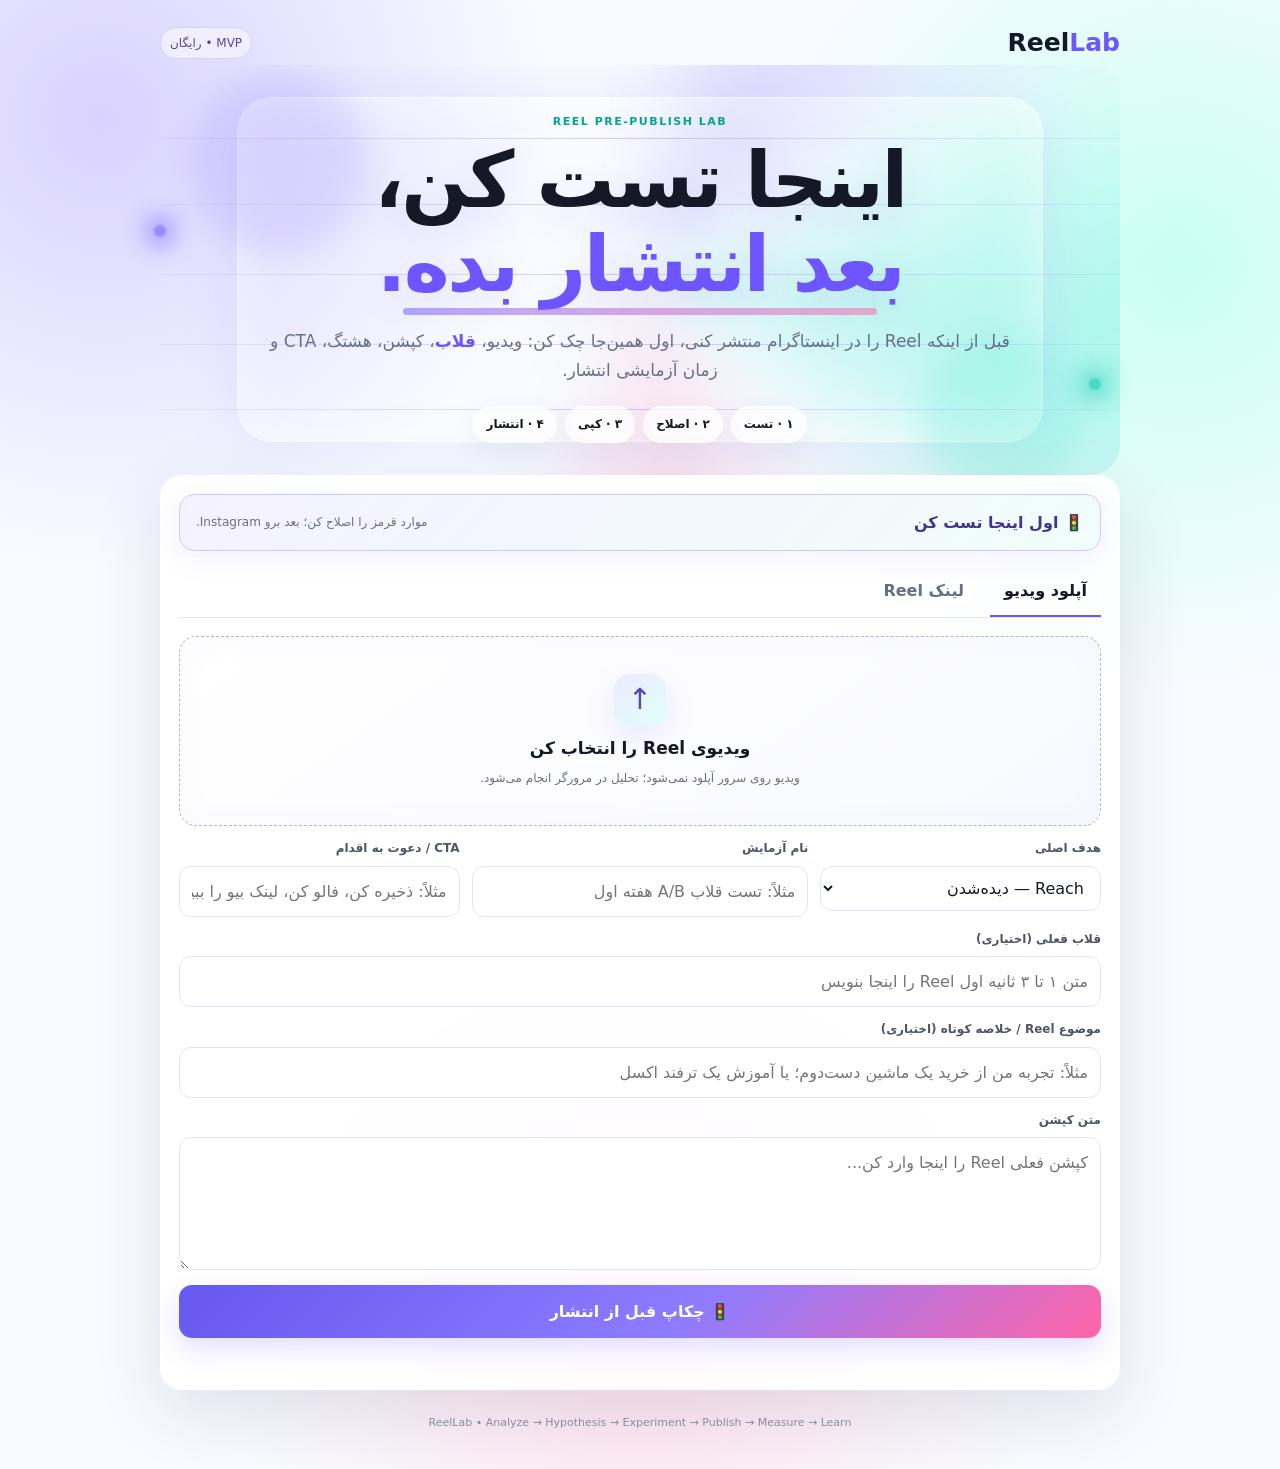
==== commit df9b1656: "feat: load semantic signal gate after analysis engines" ====
--- a/index.html
+++ b/index.html
@@ -20,5 +20,5 @@
     <section class="card analyzer" aria-labelledby="analyzer-title"><div class="prepublish-banner"><strong>🚦 اول اینجا تست کن</strong><span>موارد قرمز را اصلاح کن؛ بعد برو Instagram.</span></div><div class="tabs" role="tablist"><button class="tab active" data-mode="upload" role="tab" aria-selected="true">آپلود ویدیو</button><button class="tab" data-mode="url" role="tab" aria-selected="false">لینک Reel</button></div><div id="uploadPanel" class="panel active"><label class="dropzone" for="videoInput"><input id="videoInput" type="file" accept="video/*" hidden><span class="upload-icon">↑</span><strong>ویدیوی Reel را انتخاب کن</strong><small id="fileName">ویدیو روی سرور آپلود نمی‌شود؛ تحلیل در مرورگر انجام می‌شود.</small></label></div><div id="urlPanel" class="panel" hidden><label class="field"><span>لینک Instagram Reel</span><input id="urlInput" type="url" inputmode="url" placeholder="https://www.instagram.com/reel/..." autocomplete="off"></label><p class="hint">در MVP لینک فقط بررسی می‌شود؛ برای تحلیل واقعی ویدیو، فایل را هم اضافه کن.</p></div><div class="grid"><label class="field"><span>هدف اصلی</span><select id="goal"><option value="reach">Reach — دیده‌شدن</option><option value="followers">Followers — فالوور</option><option value="engagement">Engagement — تعامل</option><option value="sales">Sales — فروش</option></select></label><label class="field"><span>نام آزمایش</span><input id="experimentName" type="text" maxlength="80" placeholder="مثلاً: تست قلاب A/B هفته اول"></label><label class="field"><span>CTA / دعوت به اقدام</span><input id="cta" type="text" maxlength="160" placeholder="مثلاً: ذخیره کن، فالو کن، لینک بیو را ببین"></label><label class="field wide"><span>قلاب فعلی (اختیاری)</span><input id="hookInput" type="text" maxlength="220" placeholder="متن ۱ تا ۳ ثانیه اول Reel را اینجا بنویس"></label><label class="field wide"><span>موضوع Reel / خلاصه کوتاه (اختیاری)</span><input id="reelTopic" type="text" maxlength="180" placeholder="مثلاً: تجربه من از خرید یک ماشین دست‌دوم؛ یا آموزش یک ترفند اکسل"></label><label class="field wide"><span>متن کپشن</span><textarea id="caption" rows="4" maxlength="2200" placeholder="کپشن فعلی Reel را اینجا وارد کن..."></textarea></label></div><button id="analyzeBtn" class="primary" type="button">🚦 چکاپ قبل از انتشار</button><p id="status" class="status" role="status" aria-live="polite"></p></section>
     <section id="results" class="results" hidden><div class="section-head"><div><p class="eyebrow">PRE-PUBLISH CHECK</p><h2>گزارش آماده‌سازی Reel</h2></div><button id="resetBtn" class="ghost" type="button">تحلیل جدید</button></div><div class="instruction-strip"><b>حالا این کارها را انجام بده:</b><span>۱) 🔴ها را اصلاح کن</span><span>۲) یک قلاب انتخاب کن</span><span>۳) کپشن و هشتگ را کپی کن</span><span>۴) زمان آزمایشی را انتخاب کن</span><span>۵) Instagram را باز کن</span></div><div id="summary" class="summary"></div><div id="metrics" class="metrics"></div><div id="findings" class="findings"></div><article class="tool-card hook-builder"><div><p class="eyebrow">HOOK BUILDER 🎣</p><h3>قلاب اول ویدیو</h3><p>قلاب یعنی همان جمله یا تصویر ۱ تا ۳ ثانیه اول؛ پیشنهادها باید از سیگنال معتبر Reel ساخته شوند و تکراری نباشند.</p></div><div id="hooks" class="hooks"></div></article><article class="tool-card rewrite-card"><div><p class="eyebrow">CAPTION REWRITER 📝</p><h3>کپشن پیشنهادی خودمونی</h3><p id="captionReason"></p></div><div id="captionSuggestion" class="copy-box"></div><button id="copyCaptionBtn" class="ghost copy-btn" type="button">📋 کپی کپشن پیشنهادی</button></article><article class="tool-card hashtag-card"><div><p class="eyebrow">HASHTAGS #️⃣</p><h3>هشتگ‌های مرتبط با موضوع</h3><p>هشتگ فقط وقتی ساخته می‌شود که موضوع قابل اعتماد باشد؛ در غیر این صورت موتور حدس نمی‌زند.</p></div><div id="hashtags" class="hashtags"></div><button id="copyHashtagsBtn" class="ghost copy-btn" type="button">📋 کپی هشتگ‌ها</button></article><article class="tool-card cta-card"><div><p class="eyebrow">CTA 👉</p><h3>دعوت به اقدام</h3><p id="ctaSuggestion"></p></div><button id="copyCtaBtn" class="ghost copy-btn" type="button">📋 کپی CTA</button></article><article class="tool-card timing-card"><div><p class="eyebrow">PUBLISH WINDOW ⏰</p><h3>زمان پیشنهادی برای تست</h3><p id="timingText"></p></div><div id="timingOptions" class="timing-options"></div></article><article class="experiment"><div><p class="eyebrow">NEXT EXPERIMENT</p><h3>آزمایش بعدی</h3><p id="experimentText"></p></div><div class="experiment-actions"><button id="saveExperimentBtn" class="primary small" type="button">ذخیره در آزمایش‌ها</button><button id="copyExperimentBtn" class="ghost" type="button">کپی برنامه آزمایش</button></div></article><section class="publish-ready"><div class="ready-icon">✓</div><div><strong>بعد از اصلاح، آماده انتشار</strong><p>نسخه پیشنهادی را بررسی کن، متن‌های لازم را کپی کن و سپس Reel را در Instagram منتشر کن.</p></div><button id="instagramBtn" class="primary small" type="button">باز کردن Instagram ↗</button></section><p class="disclaimer">ReelLab تضمین ویو نمی‌دهد. ساعت نشان‌داده‌شده در حالت پایه فقط «زمان آزمایشی» است؛ وقتی داده واقعی آزمایش‌ها جمع شود، پیشنهاد شخصی‌سازی می‌شود.</p></section>
     <section id="history" class="history" hidden><div class="section-head"><div><p class="eyebrow">EXPERIMENT LOG</p><h2>آزمایش‌های من</h2></div><button id="clearHistoryBtn" class="ghost" type="button">پاک کردن تاریخچه</button></div><p class="history-note">این تاریخچه فقط روی همین مرورگر ذخیره می‌شود؛ ویدیوها ذخیره نمی‌شوند.</p><div id="historyList" class="history-list"></div></section><footer>ReelLab • Analyze → Hypothesis → Experiment → Publish → Measure → Learn</footer>
-  </main><script src="app.js" defer></script><script src="engine-v2.js" defer></script><script src="engine-v3.js" defer></script><script src="engine-v4.js" defer></script><script src="engine-v5.js" defer></script>
+  </main><script src="app.js" defer></script><script src="engine-v2.js" defer></script><script src="engine-v3.js" defer></script><script src="engine-v4.js" defer></script><script src="engine-v5.js" defer></script><script src="engine-v6.js" defer></script>
 </body></html>
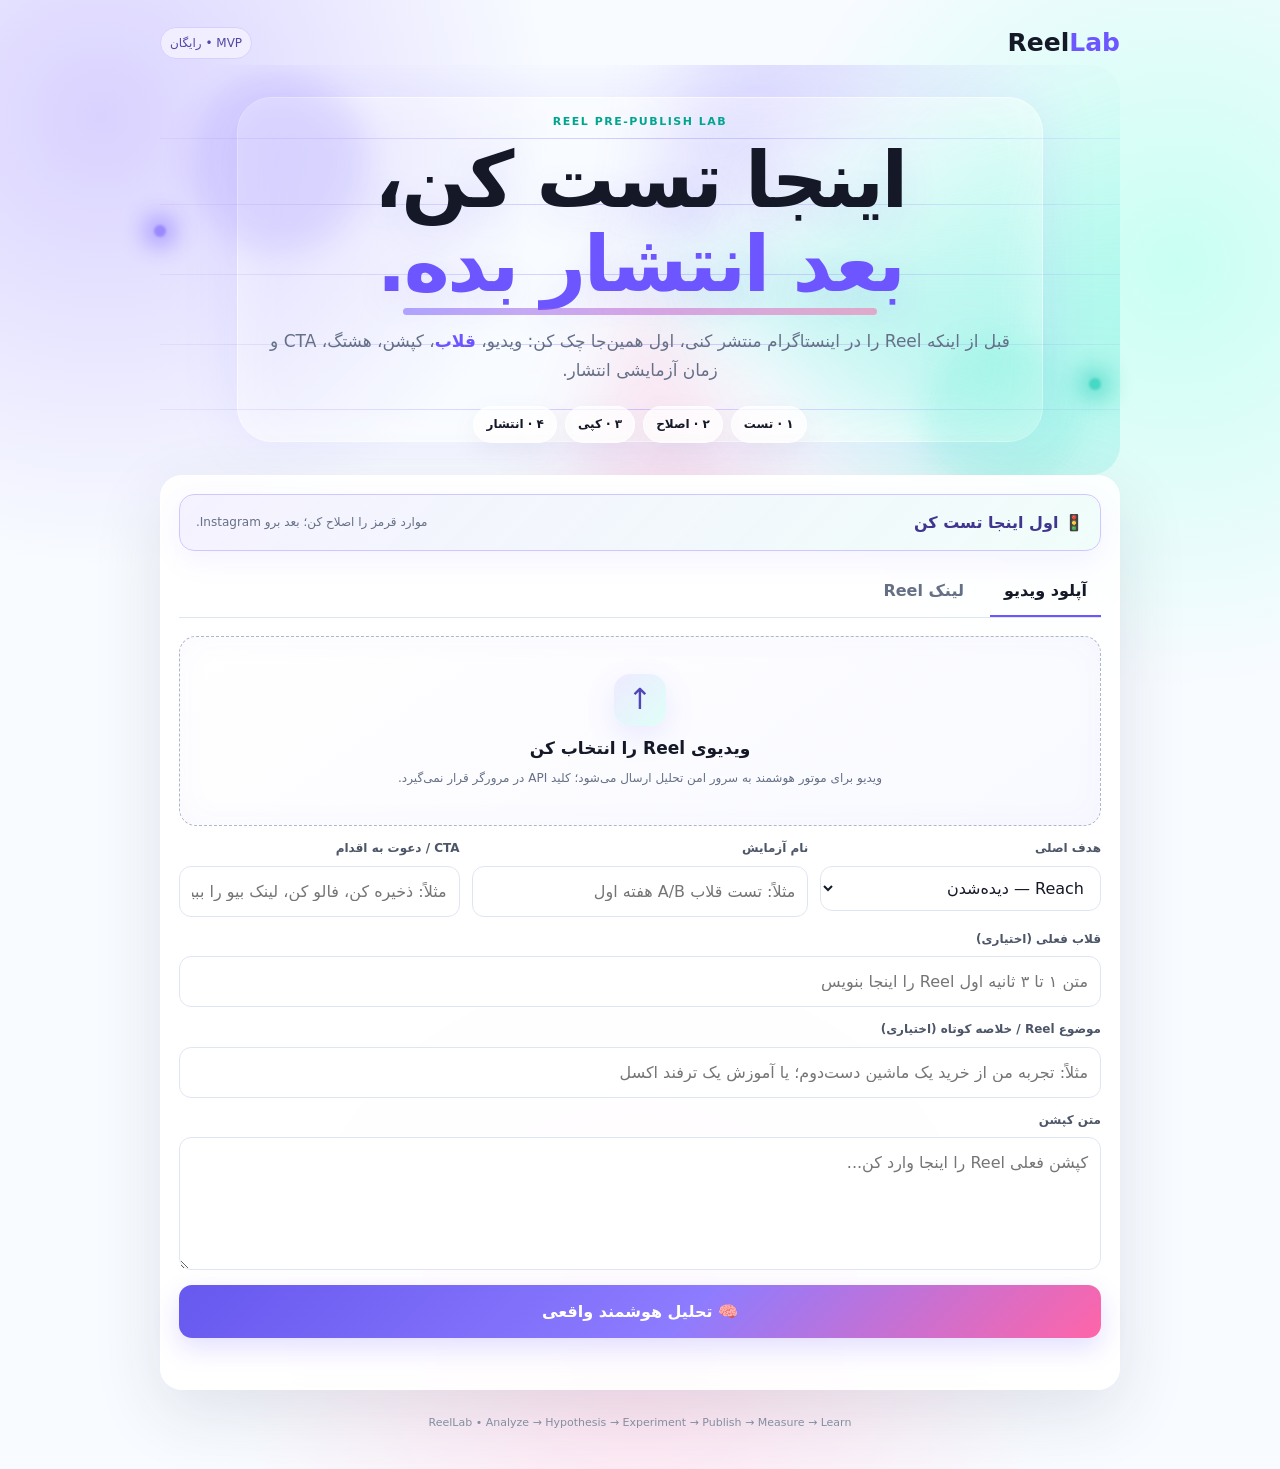
==== commit 74ca2ef3: "feat: load AI client before local analysis engines" ====
--- a/index.html
+++ b/index.html
@@ -17,8 +17,8 @@
   <main class="shell">
     <header class="topbar"><a class="brand" href="./" aria-label="ReelLab">Reel<span>Lab</span></a><div class="badge">MVP • رایگان</div></header>
     <section class="hero hero-glow"><div class="hero-lines"><i></i><i></i><i></i><i></i><i></i></div><div class="hero-glow-orb orb-a"></div><div class="hero-glow-orb orb-b"></div><p class="eyebrow">REEL PRE-PUBLISH LAB</p><h1>اینجا تست کن،<br><span>بعد انتشار بده.</span></h1><p class="sub">قبل از اینکه Reel را در اینستاگرام منتشر کنی، اول همین‌جا چک کن: ویدیو، <b>قلاب</b>، کپشن، هشتگ، CTA و زمان آزمایشی انتشار.</p><div class="hero-steps"><span>۱ · تست</span><span>۲ · اصلاح</span><span>۳ · کپی</span><span>۴ · انتشار</span></div></section>
-    <section class="card analyzer" aria-labelledby="analyzer-title"><div class="prepublish-banner"><strong>🚦 اول اینجا تست کن</strong><span>موارد قرمز را اصلاح کن؛ بعد برو Instagram.</span></div><div class="tabs" role="tablist"><button class="tab active" data-mode="upload" role="tab" aria-selected="true">آپلود ویدیو</button><button class="tab" data-mode="url" role="tab" aria-selected="false">لینک Reel</button></div><div id="uploadPanel" class="panel active"><label class="dropzone" for="videoInput"><input id="videoInput" type="file" accept="video/*" hidden><span class="upload-icon">↑</span><strong>ویدیوی Reel را انتخاب کن</strong><small id="fileName">ویدیو روی سرور آپلود نمی‌شود؛ تحلیل در مرورگر انجام می‌شود.</small></label></div><div id="urlPanel" class="panel" hidden><label class="field"><span>لینک Instagram Reel</span><input id="urlInput" type="url" inputmode="url" placeholder="https://www.instagram.com/reel/..." autocomplete="off"></label><p class="hint">در MVP لینک فقط بررسی می‌شود؛ برای تحلیل واقعی ویدیو، فایل را هم اضافه کن.</p></div><div class="grid"><label class="field"><span>هدف اصلی</span><select id="goal"><option value="reach">Reach — دیده‌شدن</option><option value="followers">Followers — فالوور</option><option value="engagement">Engagement — تعامل</option><option value="sales">Sales — فروش</option></select></label><label class="field"><span>نام آزمایش</span><input id="experimentName" type="text" maxlength="80" placeholder="مثلاً: تست قلاب A/B هفته اول"></label><label class="field"><span>CTA / دعوت به اقدام</span><input id="cta" type="text" maxlength="160" placeholder="مثلاً: ذخیره کن، فالو کن، لینک بیو را ببین"></label><label class="field wide"><span>قلاب فعلی (اختیاری)</span><input id="hookInput" type="text" maxlength="220" placeholder="متن ۱ تا ۳ ثانیه اول Reel را اینجا بنویس"></label><label class="field wide"><span>موضوع Reel / خلاصه کوتاه (اختیاری)</span><input id="reelTopic" type="text" maxlength="180" placeholder="مثلاً: تجربه من از خرید یک ماشین دست‌دوم؛ یا آموزش یک ترفند اکسل"></label><label class="field wide"><span>متن کپشن</span><textarea id="caption" rows="4" maxlength="2200" placeholder="کپشن فعلی Reel را اینجا وارد کن..."></textarea></label></div><button id="analyzeBtn" class="primary" type="button">🚦 چکاپ قبل از انتشار</button><p id="status" class="status" role="status" aria-live="polite"></p></section>
-    <section id="results" class="results" hidden><div class="section-head"><div><p class="eyebrow">PRE-PUBLISH CHECK</p><h2>گزارش آماده‌سازی Reel</h2></div><button id="resetBtn" class="ghost" type="button">تحلیل جدید</button></div><div class="instruction-strip"><b>حالا این کارها را انجام بده:</b><span>۱) 🔴ها را اصلاح کن</span><span>۲) یک قلاب انتخاب کن</span><span>۳) کپشن و هشتگ را کپی کن</span><span>۴) زمان آزمایشی را انتخاب کن</span><span>۵) Instagram را باز کن</span></div><div id="summary" class="summary"></div><div id="metrics" class="metrics"></div><div id="findings" class="findings"></div><article class="tool-card hook-builder"><div><p class="eyebrow">HOOK BUILDER 🎣</p><h3>قلاب اول ویدیو</h3><p>قلاب یعنی همان جمله یا تصویر ۱ تا ۳ ثانیه اول؛ پیشنهادها باید از سیگنال معتبر Reel ساخته شوند و تکراری نباشند.</p></div><div id="hooks" class="hooks"></div></article><article class="tool-card rewrite-card"><div><p class="eyebrow">CAPTION REWRITER 📝</p><h3>کپشن پیشنهادی خودمونی</h3><p id="captionReason"></p></div><div id="captionSuggestion" class="copy-box"></div><button id="copyCaptionBtn" class="ghost copy-btn" type="button">📋 کپی کپشن پیشنهادی</button></article><article class="tool-card hashtag-card"><div><p class="eyebrow">HASHTAGS #️⃣</p><h3>هشتگ‌های مرتبط با موضوع</h3><p>هشتگ فقط وقتی ساخته می‌شود که موضوع قابل اعتماد باشد؛ در غیر این صورت موتور حدس نمی‌زند.</p></div><div id="hashtags" class="hashtags"></div><button id="copyHashtagsBtn" class="ghost copy-btn" type="button">📋 کپی هشتگ‌ها</button></article><article class="tool-card cta-card"><div><p class="eyebrow">CTA 👉</p><h3>دعوت به اقدام</h3><p id="ctaSuggestion"></p></div><button id="copyCtaBtn" class="ghost copy-btn" type="button">📋 کپی CTA</button></article><article class="tool-card timing-card"><div><p class="eyebrow">PUBLISH WINDOW ⏰</p><h3>زمان پیشنهادی برای تست</h3><p id="timingText"></p></div><div id="timingOptions" class="timing-options"></div></article><article class="experiment"><div><p class="eyebrow">NEXT EXPERIMENT</p><h3>آزمایش بعدی</h3><p id="experimentText"></p></div><div class="experiment-actions"><button id="saveExperimentBtn" class="primary small" type="button">ذخیره در آزمایش‌ها</button><button id="copyExperimentBtn" class="ghost" type="button">کپی برنامه آزمایش</button></div></article><section class="publish-ready"><div class="ready-icon">✓</div><div><strong>بعد از اصلاح، آماده انتشار</strong><p>نسخه پیشنهادی را بررسی کن، متن‌های لازم را کپی کن و سپس Reel را در Instagram منتشر کن.</p></div><button id="instagramBtn" class="primary small" type="button">باز کردن Instagram ↗</button></section><p class="disclaimer">ReelLab تضمین ویو نمی‌دهد. ساعت نشان‌داده‌شده در حالت پایه فقط «زمان آزمایشی» است؛ وقتی داده واقعی آزمایش‌ها جمع شود، پیشنهاد شخصی‌سازی می‌شود.</p></section>
+    <section class="card analyzer" aria-labelledby="analyzer-title"><div class="prepublish-banner"><strong>🚦 اول اینجا تست کن</strong><span>موارد قرمز را اصلاح کن؛ بعد برو Instagram.</span></div><div class="tabs" role="tablist"><button class="tab active" data-mode="upload" role="tab" aria-selected="true">آپلود ویدیو</button><button class="tab" data-mode="url" role="tab" aria-selected="false">لینک Reel</button></div><div id="uploadPanel" class="panel active"><label class="dropzone" for="videoInput"><input id="videoInput" type="file" accept="video/*" hidden><span class="upload-icon">↑</span><strong>ویدیوی Reel را انتخاب کن</strong><small id="fileName">ویدیو برای موتور هوشمند به سرور امن تحلیل ارسال می‌شود؛ کلید API در مرورگر قرار نمی‌گیرد.</small></label></div><div id="urlPanel" class="panel" hidden><label class="field"><span>لینک Instagram Reel</span><input id="urlInput" type="url" inputmode="url" placeholder="https://www.instagram.com/reel/..." autocomplete="off"></label><p class="hint">برای تحلیل واقعی ویدیو، فعلاً فایل را اضافه کن.</p></div><div class="grid"><label class="field"><span>هدف اصلی</span><select id="goal"><option value="reach">Reach — دیده‌شدن</option><option value="followers">Followers — فالوور</option><option value="engagement">Engagement — تعامل</option><option value="sales">Sales — فروش</option></select></label><label class="field"><span>نام آزمایش</span><input id="experimentName" type="text" maxlength="80" placeholder="مثلاً: تست قلاب A/B هفته اول"></label><label class="field"><span>CTA / دعوت به اقدام</span><input id="cta" type="text" maxlength="160" placeholder="مثلاً: ذخیره کن، فالو کن، لینک بیو را ببین"></label><label class="field wide"><span>قلاب فعلی (اختیاری)</span><input id="hookInput" type="text" maxlength="220" placeholder="متن ۱ تا ۳ ثانیه اول Reel را اینجا بنویس"></label><label class="field wide"><span>موضوع Reel / خلاصه کوتاه (اختیاری)</span><input id="reelTopic" type="text" maxlength="180" placeholder="مثلاً: تجربه من از خرید یک ماشین دست‌دوم؛ یا آموزش یک ترفند اکسل"></label><label class="field wide"><span>متن کپشن</span><textarea id="caption" rows="4" maxlength="2200" placeholder="کپشن فعلی Reel را اینجا وارد کن..."></textarea></label></div><button id="analyzeBtn" class="primary" type="button">🧠 تحلیل هوشمند واقعی</button><p id="status" class="status" role="status" aria-live="polite"></p></section>
+    <section id="results" class="results" hidden><div class="section-head"><div><p class="eyebrow">PRE-PUBLISH CHECK</p><h2>گزارش آماده‌سازی Reel</h2></div><button id="resetBtn" class="ghost" type="button">تحلیل جدید</button></div><div class="instruction-strip"><b>حالا این کارها را انجام بده:</b><span>۱) 🔴ها را اصلاح کن</span><span>۲) یک قلاب انتخاب کن</span><span>۳) کپشن و هشتگ را کپی کن</span><span>۴) زمان آزمایشی را انتخاب کن</span><span>۵) Instagram را باز کن</span></div><div id="summary" class="summary"></div><div id="metrics" class="metrics"></div><div id="findings" class="findings"></div><article class="tool-card hook-builder"><div><p class="eyebrow">HOOK BUILDER 🎣</p><h3>قلاب اول ویدیو</h3><p>قلاب باید از گفتار/تصویر واقعی Reel و با شواهد زمانی ساخته شود؛ موتور حدس نمی‌زند.</p></div><div id="hooks" class="hooks"></div></article><article class="tool-card rewrite-card"><div><p class="eyebrow">CAPTION REWRITER 📝</p><h3>کپشن پیشنهادی خودمونی</h3><p id="captionReason"></p></div><div id="captionSuggestion" class="copy-box"></div><button id="copyCaptionBtn" class="ghost copy-btn" type="button">📋 کپی کپشن پیشنهادی</button></article><article class="tool-card hashtag-card"><div><p class="eyebrow">HASHTAGS #️⃣</p><h3>هشتگ‌های مرتبط با موضوع</h3><p>هشتگ فقط وقتی ساخته می‌شود که موضوع قابل اعتماد باشد؛ در غیر این صورت موتور حدس نمی‌زند.</p></div><div id="hashtags" class="hashtags"></div><button id="copyHashtagsBtn" class="ghost copy-btn" type="button">📋 کپی هشتگ‌ها</button></article><article class="tool-card cta-card"><div><p class="eyebrow">CTA 👉</p><h3>دعوت به اقدام</h3><p id="ctaSuggestion"></p></div><button id="copyCtaBtn" class="ghost copy-btn" type="button">📋 کپی CTA</button></article><article class="tool-card timing-card"><div><p class="eyebrow">PUBLISH WINDOW ⏰</p><h3>زمان پیشنهادی برای تست</h3><p id="timingText"></p></div><div id="timingOptions" class="timing-options"></div></article><article class="experiment"><div><p class="eyebrow">NEXT EXPERIMENT</p><h3>آزمایش بعدی</h3><p id="experimentText"></p></div><div class="experiment-actions"><button id="saveExperimentBtn" class="primary small" type="button">ذخیره در آزمایش‌ها</button><button id="copyExperimentBtn" class="ghost" type="button">کپی برنامه آزمایش</button></div></article><section class="publish-ready"><div class="ready-icon">✓</div><div><strong>بعد از اصلاح، آماده انتشار</strong><p>نسخه پیشنهادی را بررسی کن، متن‌های لازم را کپی کن و سپس Reel را در Instagram منتشر کن.</p></div><button id="instagramBtn" class="primary small" type="button">باز کردن Instagram ↗</button></section><p class="disclaimer">ReelLab تضمین ویو نمی‌دهد. ساعت نشان‌داده‌شده در حالت پایه فقط «زمان آزمایشی» است؛ وقتی داده واقعی آزمایش‌ها جمع شود، پیشنهاد شخصی‌سازی می‌شود.</p></section>
     <section id="history" class="history" hidden><div class="section-head"><div><p class="eyebrow">EXPERIMENT LOG</p><h2>آزمایش‌های من</h2></div><button id="clearHistoryBtn" class="ghost" type="button">پاک کردن تاریخچه</button></div><p class="history-note">این تاریخچه فقط روی همین مرورگر ذخیره می‌شود؛ ویدیوها ذخیره نمی‌شوند.</p><div id="historyList" class="history-list"></div></section><footer>ReelLab • Analyze → Hypothesis → Experiment → Publish → Measure → Learn</footer>
-  </main><script src="app.js" defer></script><script src="engine-v2.js" defer></script><script src="engine-v3.js" defer></script><script src="engine-v4.js" defer></script><script src="engine-v5.js" defer></script><script src="engine-v6.js" defer></script>
+  </main><script src="ai-client.js" defer></script><script src="app.js" defer></script><script src="engine-v2.js" defer></script><script src="engine-v3.js" defer></script><script src="engine-v4.js" defer></script><script src="engine-v5.js" defer></script><script src="engine-v6.js" defer></script>
 </body></html>
